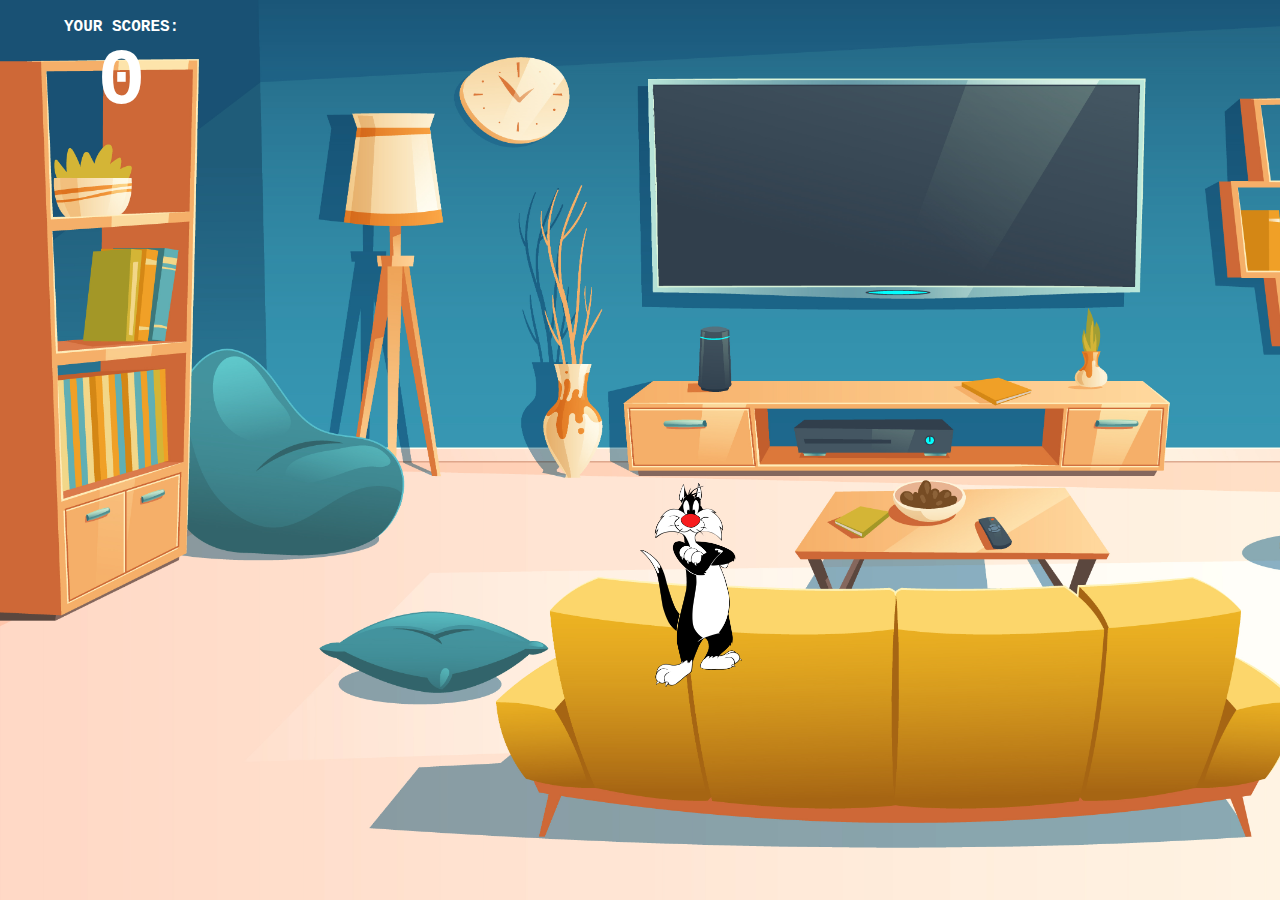
==== index.html @ ceb6fe5c "done milestone 4 & 5" ====
<!DOCTYPE html>
<html lang="en">
  <head>
    <meta charset="UTF-8" />
    <meta http-equiv="X-UA-Compatible" content="IE=edge" />
    <meta name="viewport" content="width=device-width, initial-scale=1.0" />
    <title>My OOP Game</title>
    <link rel="stylesheet" href="./styles/style.css" />
  </head>
  <body>
    <div id="board">
      <div id="score-board">
        <span>Your Scores:</span><span id="score-display">0</span>
      </div>
    </div>
    <script src="./scripts/main.js"></script>
  </body>
</html>
---- styles/style.css ----
body {
  padding: 0;
  margin: 0;
}
#board {
  background-image: url(../imgs/main-background-2.jpg);
  background-size: cover;
  width: 100vw;
  height: 100vh;
  overflow: hidden;
  position: relative;
}
#score-board {
  padding: 0;
  margin: 0;
  position: absolute;
  top: 2vh;
  left: 2vw;
  width: 15vw;
  display: flex;
  flex-direction: column;
  justify-content: center;
  align-items: center;
}
span {
  color: white;
  font-size: 1rem;
  font-family: "Courier New", Courier, monospace;
  text-align: center;
  text-transform: uppercase;
  font-weight: bolder;
  /* position: absolute;
  top: 2.5vh;
  left: 1.7vw; */
  z-index: 1;
}
span#score-display {
  color: white;
  font-size: 5rem;
  font-family: "Courier New", Courier, monospace;
  text-align: center;
  text-transform: uppercase;
  font-weight: bolder;
  /* position: absolute;
  top: 3vh;
  left: 3vw; */
  z-index: 1;
}
#player {
  /* background-image: url(../imgs/player.png); */
  background-size: contain;
  background-position: center;
  background-repeat: no-repeat;
  position: absolute;
}
.items {
  /* background-image: url(../imgs/item2.png); */
  background-size: contain;
  background-position: center;
  background-repeat: no-repeat;
  position: absolute;
  border-radius: 50%;
  border: 10px solid rgba(0, 0, 0, 0.122);
  background-color: rgba(229, 255, 0, 0.058);
}
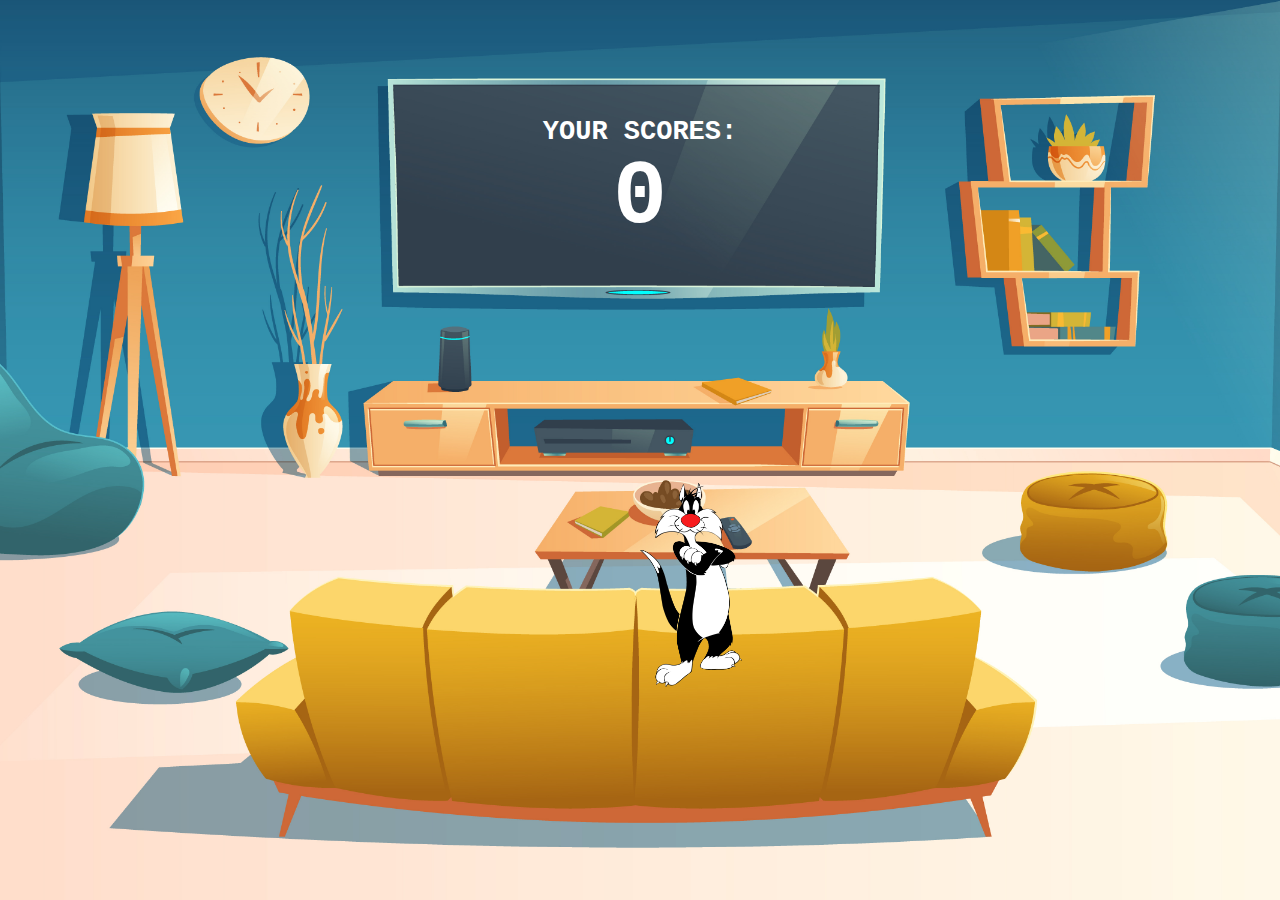
==== commit c4d33e12: "adjusted score-board styles for better displ." ====
--- a/index.html
+++ b/index.html
@@ -10,7 +10,8 @@
   <body>
     <div id="board">
       <div id="score-board">
-        <span>Your Scores:</span><span id="score-display">0</span>
+        <div>Your Scores:</div>
+        <div id="score-display">0</div>
       </div>
     </div>
     <script src="./scripts/main.js"></script>
--- a/styles/style.css
+++ b/styles/style.css
@@ -5,8 +5,13 @@
 #board {
   background-image: url(../imgs/main-background-2.jpg);
   background-size: cover;
+  background-position: center;
   width: 100vw;
   height: 100vh;
+  display: flex;
+  flex-direction: column;
+  align-items: center;
+  justify-content: center;
   overflow: hidden;
   position: relative;
 }
@@ -14,36 +19,29 @@
   padding: 0;
   margin: 0;
   position: absolute;
-  top: 2vh;
-  left: 2vw;
-  width: 15vw;
+  top: 13vh;
+  width: 100vw;
   display: flex;
   flex-direction: column;
   justify-content: center;
   align-items: center;
 }
-span {
+#score-board div {
   color: white;
-  font-size: 1rem;
+  font-size: 3vh;
   font-family: "Courier New", Courier, monospace;
   text-align: center;
   text-transform: uppercase;
   font-weight: bolder;
-  /* position: absolute;
-  top: 2.5vh;
-  left: 1.7vw; */
   z-index: 1;
 }
-span#score-display {
+div#score-display {
   color: white;
-  font-size: 5rem;
+  font-size: 10vh;
   font-family: "Courier New", Courier, monospace;
   text-align: center;
   text-transform: uppercase;
   font-weight: bolder;
-  /* position: absolute;
-  top: 3vh;
-  left: 3vw; */
   z-index: 1;
 }
 #player {
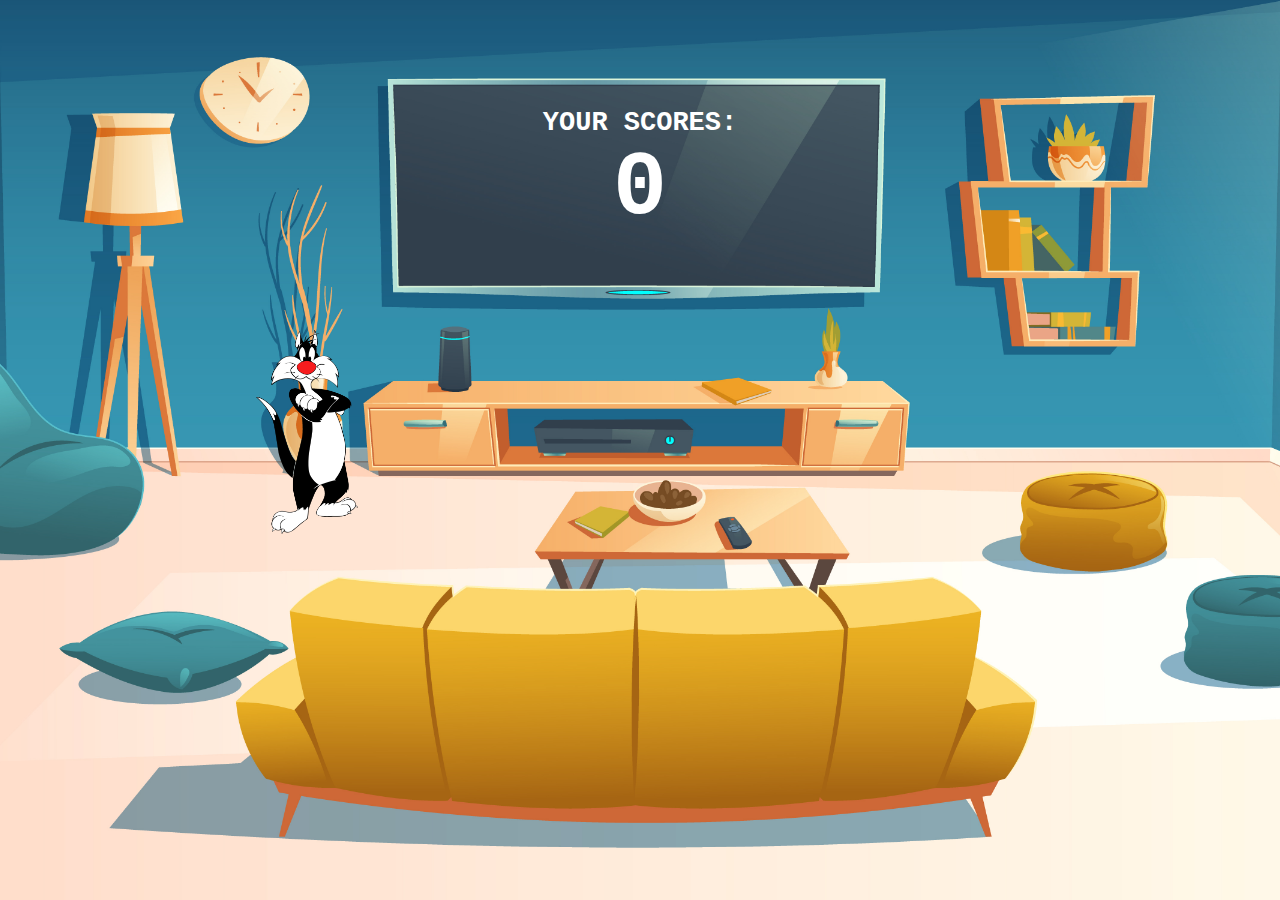
==== commit b2de4984: "added warning displ. if wrong item collided" ====
--- a/index.html
+++ b/index.html
@@ -12,6 +12,7 @@
       <div id="score-board">
         <div>Your Scores:</div>
         <div id="score-display">0</div>
+        <div id="warning-display">Wrong item!!!</div>
       </div>
     </div>
     <script src="./scripts/main.js"></script>
--- a/styles/style.css
+++ b/styles/style.css
@@ -19,7 +19,7 @@
   padding: 0;
   margin: 0;
   position: absolute;
-  top: 13vh;
+  top: 12vh;
   width: 100vw;
   display: flex;
   flex-direction: column;
@@ -44,6 +44,18 @@
   font-weight: bolder;
   z-index: 1;
 }
+div#warning-display {
+  display: none;
+  padding: 0;
+  margin-top: 0.1vw;
+  color: orangered;
+  font-size: 3vh;
+  font-family: "Courier New", Courier, monospace;
+  text-align: center;
+  text-transform: uppercase;
+  font-weight: bolder;
+  z-index: 1;
+}
 #player {
   /* background-image: url(../imgs/player.png); */
   background-size: contain;
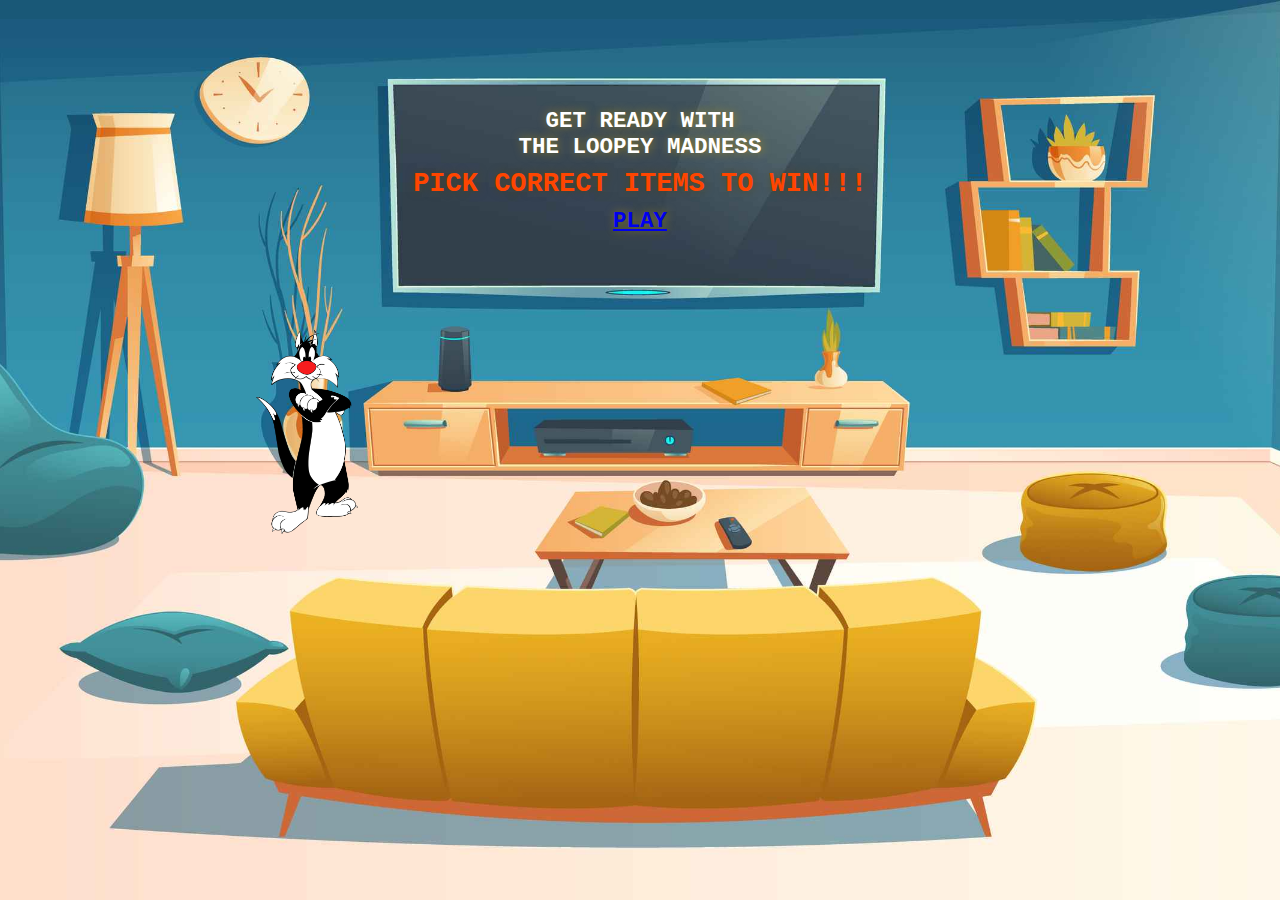
==== commit 51d7d37e: "changed gamestart-page name to index.html for deployment on the gamestart-page" ====
--- a/index.html
+++ b/index.html
@@ -4,17 +4,19 @@
     <meta charset="UTF-8" />
     <meta http-equiv="X-UA-Compatible" content="IE=edge" />
     <meta name="viewport" content="width=device-width, initial-scale=1.0" />
-    <title>My OOP Game</title>
+    <title>LOOPEY MADNESS</title>
     <link rel="stylesheet" href="./styles/style.css" />
   </head>
   <body>
     <div id="board">
-      <div id="score-board">
-        <div>Your Scores:</div>
-        <div id="score-display">0</div>
-        <div id="warning-display">Wrong item!!!</div>
+      <div id="startpage">
+        <div id="ready" class="gamestart-page">Get ready with</div>
+        <div id="game-name" class="gamestart-page">The loopey madness</div>
+        <div id="instruction">pick correct items to win!!!</div>
+        <div><a id="play" href="./main.html">play</a></div>
+        <div id="conversation"><img src="" alt=""></div>
       </div>
     </div>
-    <script src="./scripts/main.js"></script>
+    <script src="./scripts/startpage.js"></script>
   </body>
 </html>
--- a/styles/style.css
+++ b/styles/style.css
@@ -3,7 +3,7 @@
   margin: 0;
 }
 #board {
-  background-image: url(../imgs/main-background-2.jpg);
+  background-image: url(../imgs/main-background.jpg);
   background-size: cover;
   background-position: center;
   width: 100vw;
@@ -63,7 +63,7 @@
   background-repeat: no-repeat;
   position: absolute;
 }
-.items {
+.item {
   /* background-image: url(../imgs/item2.png); */
   background-size: contain;
   background-position: center;
@@ -73,3 +73,64 @@
   border: 10px solid rgba(0, 0, 0, 0.122);
   background-color: rgba(229, 255, 0, 0.058);
 }
+.obs {
+  /* background-image: url(../imgs/item2.png); */
+  background-size: contain;
+  background-position: center;
+  background-repeat: no-repeat;
+  position: absolute;
+  /* border-radius: 50%; */
+  /* border: 10px solid rgba(0, 0, 0, 0.122);
+  background-color: rgba(255, 0, 0, 0.058); */
+}
+/* pages */
+div#gameover-page {
+  padding: 0;
+  margin: 0.1vw;
+  color: orangered;
+  text-shadow: rgba(192, 154, 1, 0.617) 1px 0 10px;
+  font-size: 5vh;
+  font-family: "Courier New", Courier, monospace;
+  text-align: center;
+  text-transform: uppercase;
+  font-weight: bolder;
+  z-index: 1;
+}
+a#replay {
+  padding: 20px;
+  margin: 10px;
+  text-shadow: rgba(192, 154, 1, 0.617) 1px 0 10px;
+}
+#startpage {
+  padding: 0;
+  margin: 0;
+  position: absolute;
+  top: 12vh;
+  width: 100vw;
+  display: flex;
+  flex-direction: column;
+  justify-content: center;
+  align-items: center;
+}
+#startpage div {
+  color: white;
+  text-shadow: rgba(192, 154, 1, 0.617) 1px 0 10px;
+  font-size: 2.5vh;
+  font-family: "Courier New", Courier, monospace;
+  text-align: center;
+  text-transform: uppercase;
+  font-weight: bolder;
+  z-index: 1;
+}
+div#instruction {
+  padding: 0;
+  margin: 0.7vw;
+  color: orangered;
+  text-shadow: rgba(85, 69, 5, 0.617) 1px 0 10px;
+  font-size: 3vh;
+  font-family: "Courier New", Courier, monospace;
+  text-align: center;
+  text-transform: uppercase;
+  font-weight: bolder;
+  z-index: 1;
+}
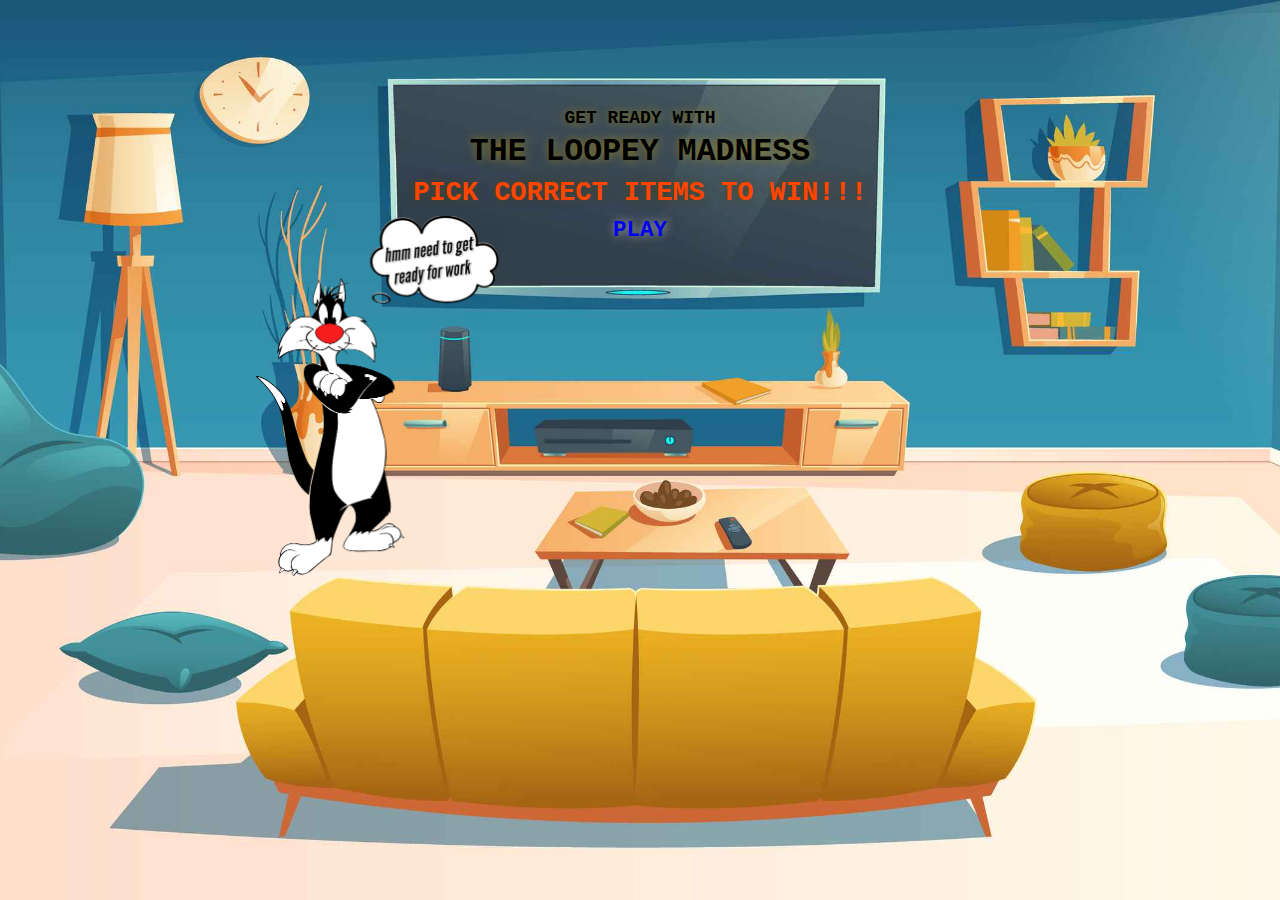
==== commit 413ec7ef: "Changed pages title" ====
--- a/index.html
+++ b/index.html
@@ -4,7 +4,7 @@
     <meta charset="UTF-8" />
     <meta http-equiv="X-UA-Compatible" content="IE=edge" />
     <meta name="viewport" content="width=device-width, initial-scale=1.0" />
-    <title>LOOPEY MADNESS</title>
+    <title>The Loopey Madness</title>
     <link rel="stylesheet" href="./styles/style.css" />
   </head>
   <body>
--- a/styles/style.css
+++ b/styles/style.css
@@ -2,6 +2,7 @@
   padding: 0;
   margin: 0;
 }
+
 #board {
   background-image: url(../imgs/main-background.jpg);
   background-size: cover;
@@ -14,6 +15,12 @@
   justify-content: center;
   overflow: hidden;
   position: relative;
+}
+a {
+  text-decoration: none;
+}
+a:hover {
+  text-decoration: underline;
 }
 #score-board {
   padding: 0;
@@ -74,7 +81,6 @@
   background-color: rgba(229, 255, 0, 0.058);
 }
 .obs {
-  /* background-image: url(../imgs/item2.png); */
   background-size: contain;
   background-position: center;
   background-repeat: no-repeat;
@@ -84,8 +90,9 @@
   background-color: rgba(255, 0, 0, 0.058); */
 }
 /* pages */
+/* gameover-page */
 div#gameover-page {
-  padding: 0;
+  padding: 1vw;
   margin: 0.1vw;
   color: orangered;
   text-shadow: rgba(192, 154, 1, 0.617) 1px 0 10px;
@@ -101,6 +108,8 @@
   margin: 10px;
   text-shadow: rgba(192, 154, 1, 0.617) 1px 0 10px;
 }
+
+/* gamestart-page */
 #startpage {
   padding: 0;
   margin: 0;
@@ -113,14 +122,25 @@
   align-items: center;
 }
 #startpage div {
-  color: white;
-  text-shadow: rgba(192, 154, 1, 0.617) 1px 0 10px;
+  color: black;
   font-size: 2.5vh;
   font-family: "Courier New", Courier, monospace;
   text-align: center;
+  font-weight: bolder;
+  text-transform: uppercase;
+  z-index: 1;
+}
+div#ready {
+  font-size: 2vh;
+  margin-bottom: 0.7vh;
+  text-shadow: rgba(192, 154, 1, 0.617) 1px 0 10px;
+}
+div#game-name {
+  color: black;
+  font-size: 3.5vh;
+  text-shadow: rgba(192, 154, 1, 0.617) 1px 0 10px;
   text-transform: uppercase;
   font-weight: bolder;
-  z-index: 1;
 }
 div#instruction {
   padding: 0;
@@ -134,3 +154,7 @@
   font-weight: bolder;
   z-index: 1;
 }
+#startpage a {
+  text-transform: uppercase;
+  text-shadow: rgba(244, 244, 244, 0.617) 1px 0 10px;
+}
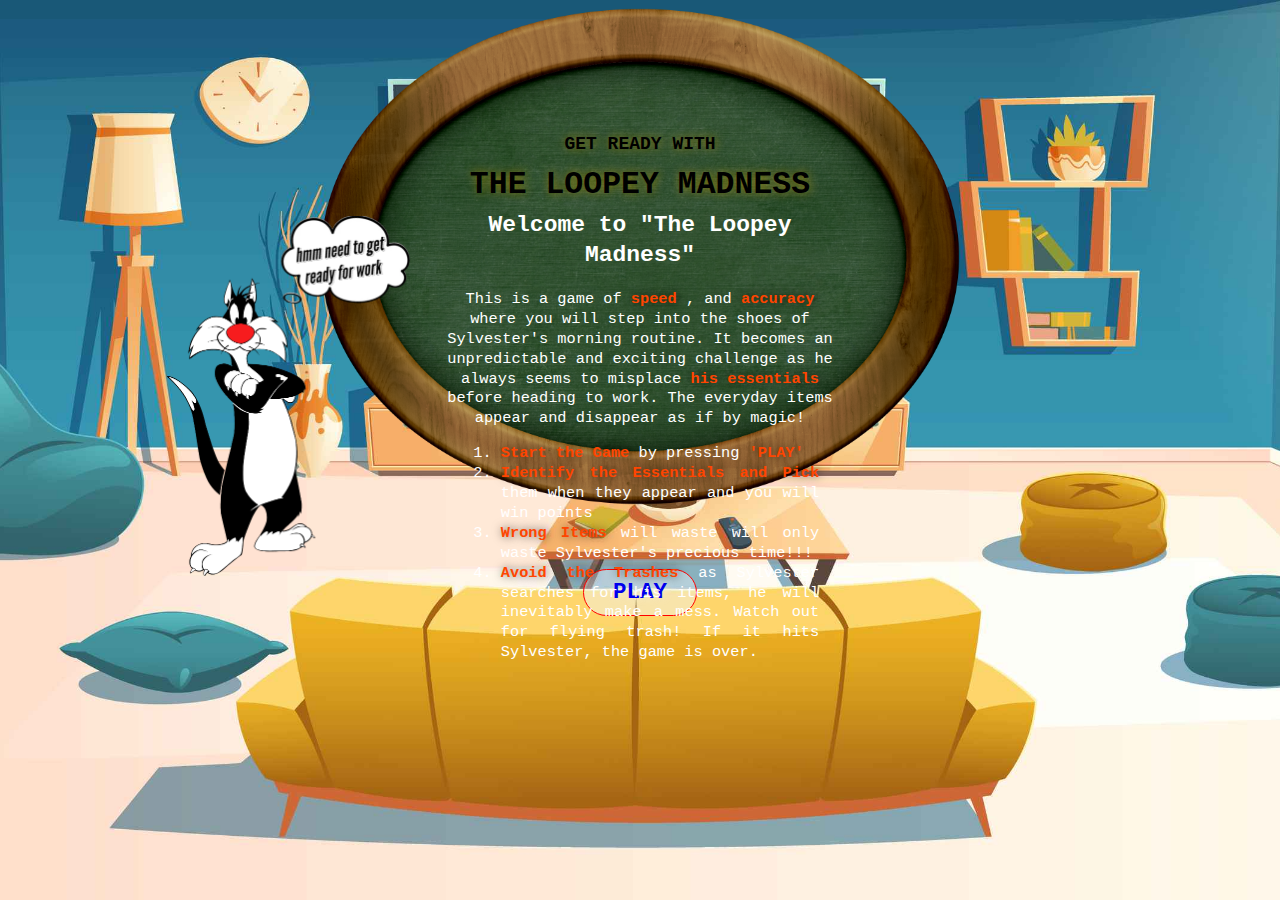
==== commit af77ab0d: "added instruction board in gamestart page" ====
--- a/index.html
+++ b/index.html
@@ -10,11 +10,24 @@
   <body>
     <div id="board">
       <div id="startpage">
-        <div id="ready" class="gamestart-page">Get ready with</div>
-        <div id="game-name" class="gamestart-page">The loopey madness</div>
-        <div id="instruction">pick correct items to win!!!</div>
-        <div><a id="play" href="./main.html">play</a></div>
-        <div id="conversation"><img src="" alt=""></div>
+        <div id="instruction-container">
+          <div id="ready" class="gamestart-page">Get ready with</div>
+          <div id="game-name" class="gamestart-page">The loopey madness</div>
+          <div id="instruction">
+            <h2>Welcome to "The Loopey Madness"</h2>
+            <p>
+              This is a game of <span>speed</span> , and <span>accuracy</span> where you will 
+              step into the shoes of Sylvester's morning routine. It becomes an unpredictable and exciting challenge as he always seems to misplace <span>his essentials</span> before heading to work. The everyday items appear and disappear as if by magic!
+              <ol>
+                <li><span>Start the Game</span> by pressing <span>'PLAY'</span></li>
+                <li><span>Identify the Essentials and Pick</span> them when they appear and you will win points</li>
+                <li><span>Wrong Items</span> will waste will only waste Sylvester's precious time!!!</li>
+                <li><span>Avoid the Trashes</span> as Sylvester searches for his items, he will inevitably make a mess. Watch out for flying trash! If it hits Sylvester, the game is over. </li>
+              </ol>
+            </p>
+          </div>
+          <div id="play"><a href="./main.html">play</a></div>
+        </div>
       </div>
     </div>
     <script src="./scripts/startpage.js"></script>
--- a/styles/style.css
+++ b/styles/style.css
@@ -64,14 +64,12 @@
   z-index: 1;
 }
 #player {
-  /* background-image: url(../imgs/player.png); */
   background-size: contain;
   background-position: center;
   background-repeat: no-repeat;
   position: absolute;
 }
 .item {
-  /* background-image: url(../imgs/item2.png); */
   background-size: contain;
   background-position: center;
   background-repeat: no-repeat;
@@ -85,9 +83,6 @@
   background-position: center;
   background-repeat: no-repeat;
   position: absolute;
-  /* border-radius: 50%; */
-  /* border: 10px solid rgba(0, 0, 0, 0.122);
-  background-color: rgba(255, 0, 0, 0.058); */
 }
 /* pages */
 /* gameover-page */
@@ -114,25 +109,37 @@
   padding: 0;
   margin: 0;
   position: absolute;
-  top: 12vh;
-  width: 100vw;
+  top: 0vh;
+  width: 50vw;
+  height: 40vw;
+  background-image: url(../imgs/instructionboard.png);
+  background-size: contain;
+  background-position: center;
+  background-repeat: no-repeat;
   display: flex;
   flex-direction: column;
   justify-content: center;
   align-items: center;
 }
-#startpage div {
+#instruction-container {
+  top: 13vh;
+  height: 55vh;
   color: black;
   font-size: 2.5vh;
   font-family: "Courier New", Courier, monospace;
+  display: flex;
+  flex-direction: column;
+  justify-content: center;
+  align-items: center;
   text-align: center;
-  font-weight: bolder;
-  text-transform: uppercase;
   z-index: 1;
+  position: absolute;
 }
 div#ready {
   font-size: 2vh;
-  margin-bottom: 0.7vh;
+  margin: 3vh 0 1.5vh 0;
+  font-weight: bolder;
+  text-transform: uppercase;
   text-shadow: rgba(192, 154, 1, 0.617) 1px 0 10px;
 }
 div#game-name {
@@ -143,18 +150,37 @@
   font-weight: bolder;
 }
 div#instruction {
+  width: 31vw;
+  height: 39vh;
   padding: 0;
-  margin: 0.7vw;
-  color: orangered;
-  text-shadow: rgba(85, 69, 5, 0.617) 1px 0 10px;
-  font-size: 3vh;
+  margin: 0.7vw 0.7vw 0 0.7vw;
+  color: white;
+  font-size: 1.7vh;
+  line-height: 1.3;
   font-family: "Courier New", Courier, monospace;
   text-align: center;
+  z-index: 1;
+}
+div#instruction h2 {
+  margin-top: 0;
+}
+div#instruction ol {
+  margin: 0 1.5vw 0 1.5vw;
+  text-align: justify;
+}
+div#instruction span {
+  color: orangered;
+  text-shadow: rgba(0, 0, 0, 0.617) 1px 0 10px;
+  font-weight: bolder;
+}
+div#play {
+  margin: 0.5vw 0.5vw;
+  background-color: rgba(240, 248, 255, 0.427);
+  border: 1px, solid red;
+  border-radius: 30px;
+  line-height: 2em;
+  width: 5em;
   text-transform: uppercase;
   font-weight: bolder;
-  z-index: 1;
-}
-#startpage a {
-  text-transform: uppercase;
   text-shadow: rgba(244, 244, 244, 0.617) 1px 0 10px;
 }
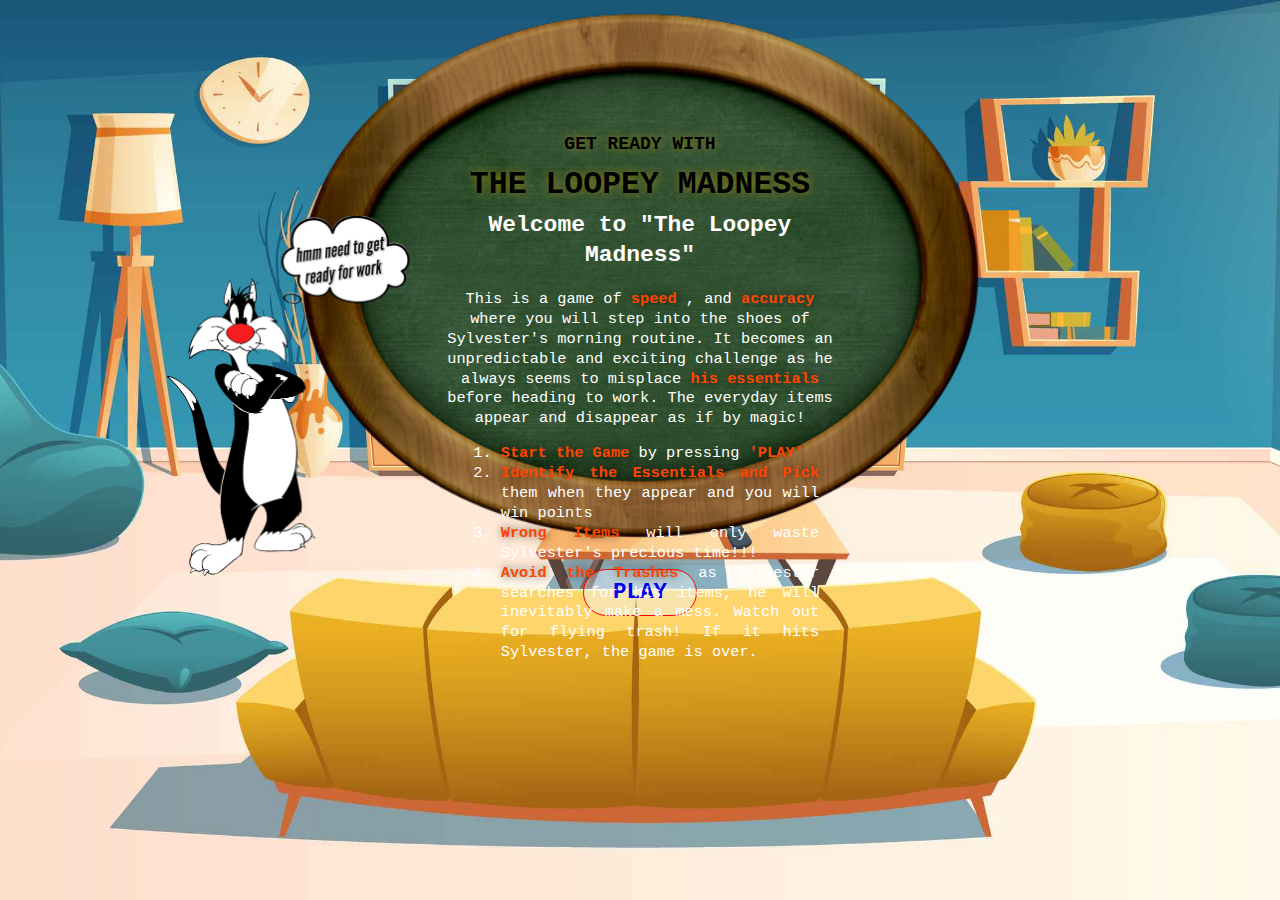
==== commit 0d559369: "fixed typo in instruction" ====
--- a/index.html
+++ b/index.html
@@ -21,7 +21,7 @@
               <ol>
                 <li><span>Start the Game</span> by pressing <span>'PLAY'</span></li>
                 <li><span>Identify the Essentials and Pick</span> them when they appear and you will win points</li>
-                <li><span>Wrong Items</span> will waste will only waste Sylvester's precious time!!!</li>
+                <li><span>Wrong Items</span> will only waste Sylvester's precious time!!!</li>
                 <li><span>Avoid the Trashes</span> as Sylvester searches for his items, he will inevitably make a mess. Watch out for flying trash! If it hits Sylvester, the game is over. </li>
               </ol>
             </p>
--- a/styles/style.css
+++ b/styles/style.css
@@ -110,8 +110,8 @@
   margin: 0;
   position: absolute;
   top: 0vh;
-  width: 50vw;
-  height: 40vw;
+  width: 53vw;
+  height: 43vw;
   background-image: url(../imgs/instructionboard.png);
   background-size: contain;
   background-position: center;
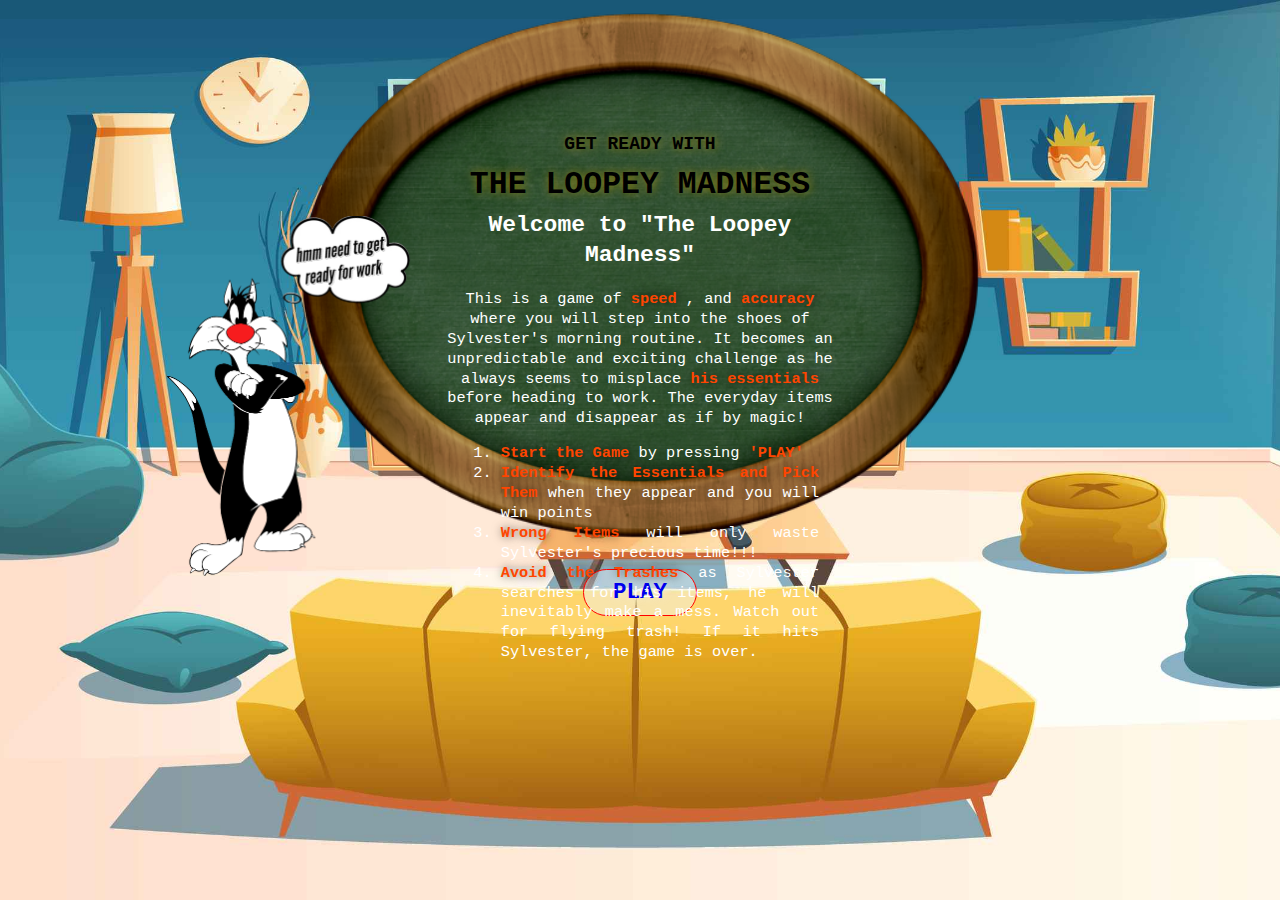
==== commit 0c6581a3: "fixed typo + style for startgame page + gameover" ====
--- a/index.html
+++ b/index.html
@@ -20,7 +20,7 @@
               step into the shoes of Sylvester's morning routine. It becomes an unpredictable and exciting challenge as he always seems to misplace <span>his essentials</span> before heading to work. The everyday items appear and disappear as if by magic!
               <ol>
                 <li><span>Start the Game</span> by pressing <span>'PLAY'</span></li>
-                <li><span>Identify the Essentials and Pick</span> them when they appear and you will win points</li>
+                <li><span>Identify the Essentials and Pick Them</span> when they appear and you will win points</li>
                 <li><span>Wrong Items</span> will only waste Sylvester's precious time!!!</li>
                 <li><span>Avoid the Trashes</span> as Sylvester searches for his items, he will inevitably make a mess. Watch out for flying trash! If it hits Sylvester, the game is over. </li>
               </ol>
--- a/styles/style.css
+++ b/styles/style.css
@@ -98,10 +98,22 @@
   font-weight: bolder;
   z-index: 1;
 }
-a#replay {
-  padding: 20px;
-  margin: 10px;
+#links span {
+  padding: 10px;
+  margin: 10px 25px;
   text-shadow: rgba(192, 154, 1, 0.617) 1px 0 10px;
+  background-color: rgba(240, 248, 255, 0.427);
+  border: 1px, solid red;
+  border-radius: 30px;
+  line-height: 1em;
+  text-transform: uppercase;
+  font-weight: bolder;
+}
+span#replay a {
+  width: 5em;
+}
+span#start a {
+  padding: 10px;
 }
 
 /* gamestart-page */
